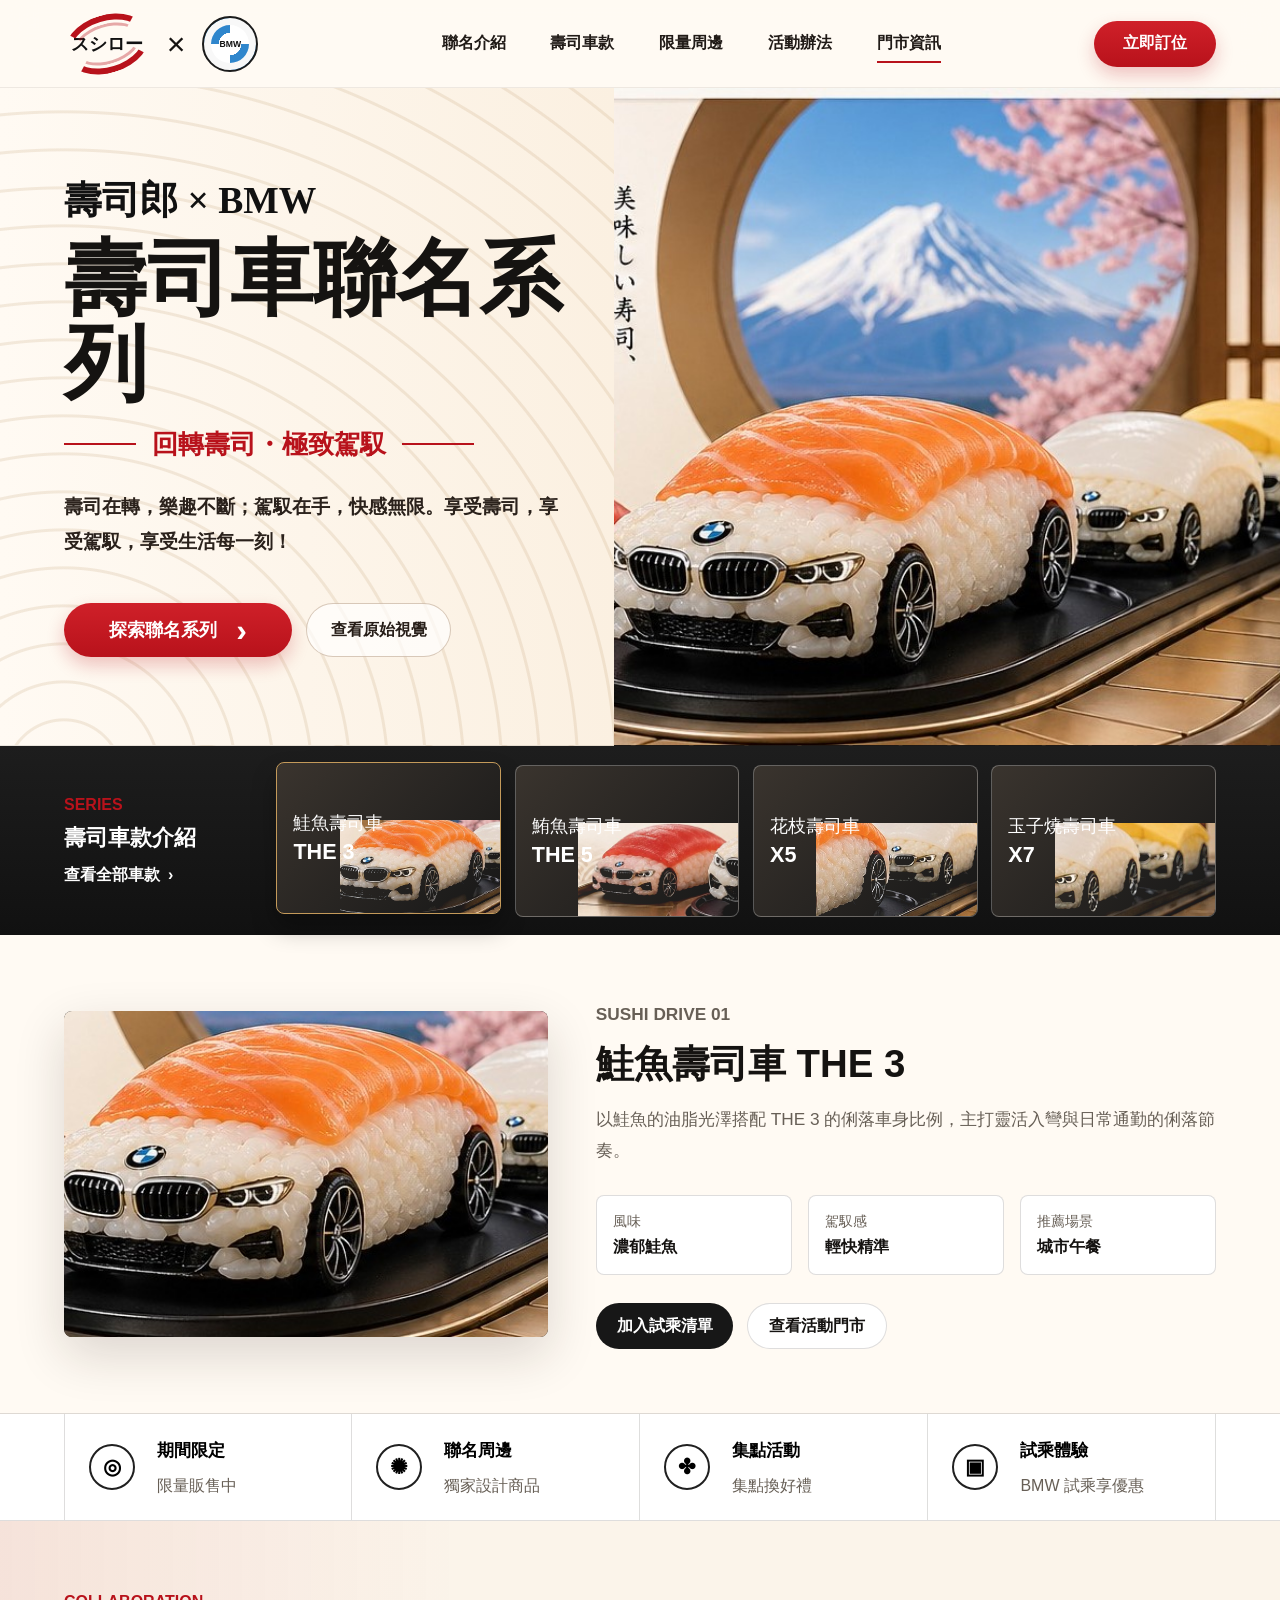
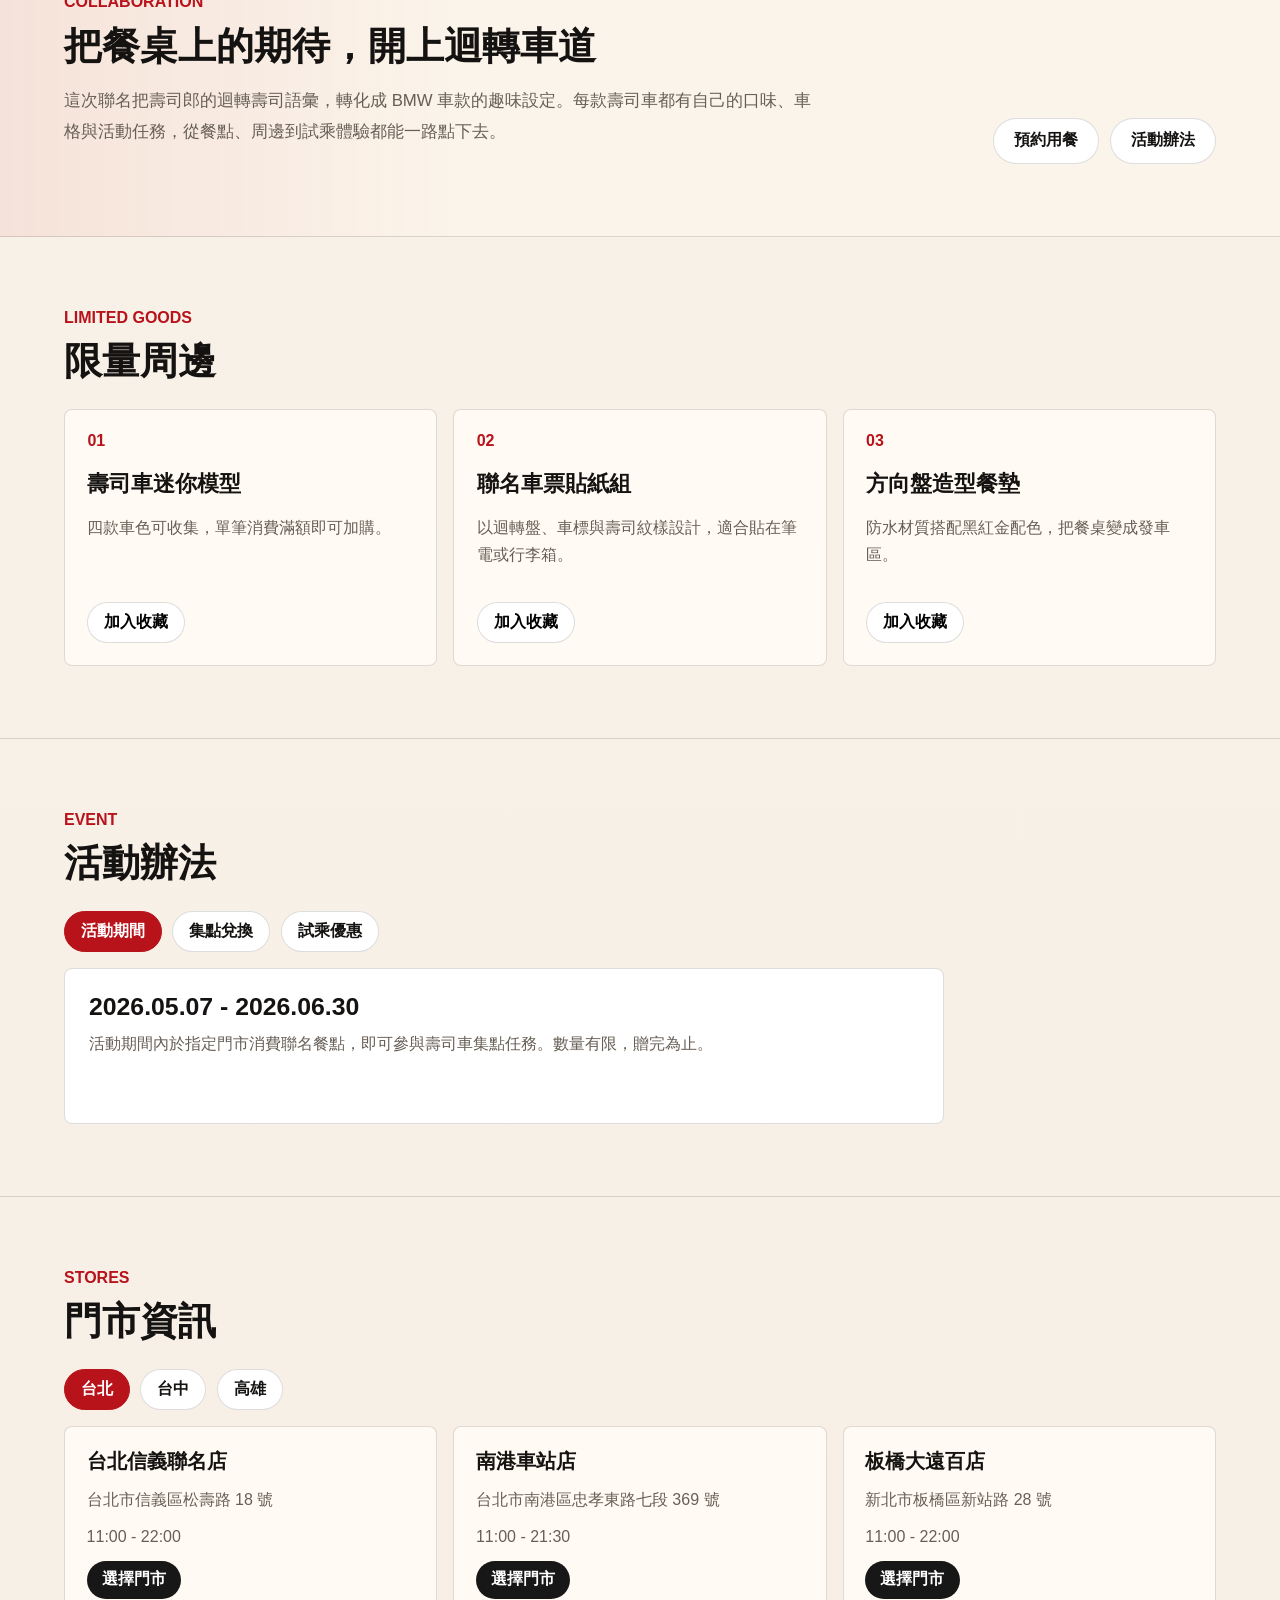
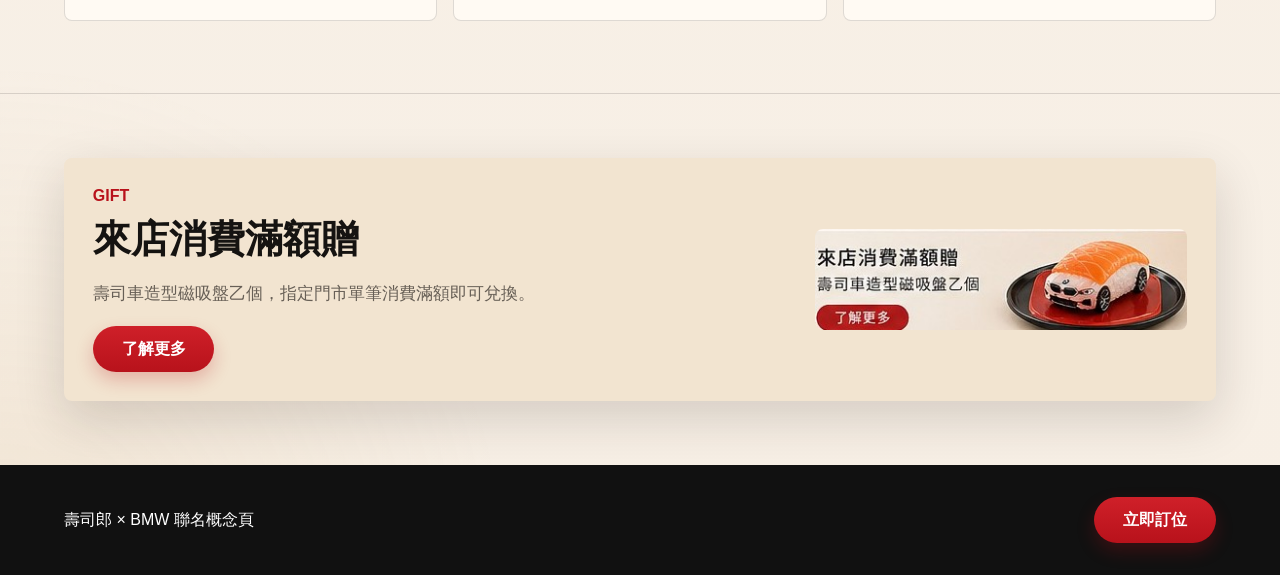
==== index.html @ 7d4028e3 "Add files via upload" ====
<!doctype html>
<html lang="zh-Hant">
  <head>
    <meta charset="utf-8" />
    <meta name="viewport" content="width=device-width, initial-scale=1" />
    <title>壽司郎 × BMW｜壽司車聯名系列</title>
    <link rel="stylesheet" href="styles.css" />
    <script src="script.js" defer></script>
  </head>
  <body>
    <header class="site-header" data-header>
      <a class="brand" href="#top" aria-label="回到壽司郎 BMW 聯名首頁">
        <span class="sushiro-logo">スシロー</span>
        <span class="brand-cross">×</span>
        <span class="bmw-logo" aria-hidden="true">
          <span>BMW</span>
        </span>
      </a>

      <button class="menu-toggle" type="button" aria-label="開啟選單" aria-expanded="false" data-menu-toggle>
        <span></span>
        <span></span>
        <span></span>
      </button>

      <nav class="main-nav" aria-label="主要導覽" data-nav-menu>
        <a href="#intro">聯名介紹</a>
        <a href="#collection">壽司車款</a>
        <a href="#products">限量周邊</a>
        <a href="#rules">活動辦法</a>
        <a href="#stores">門市資訊</a>
      </nav>

      <button class="reserve-button" type="button" data-open-modal="booking">立即訂位</button>
    </header>

    <main id="top">
      <section class="hero" aria-labelledby="hero-title">
        <div class="hero-copy">
          <p class="eyebrow">壽司郎 × BMW</p>
          <h1 id="hero-title">壽司車聯名系列</h1>
          <p class="hero-kicker">回轉壽司・極致駕馭</p>
          <p class="hero-text">
            壽司在轉，樂趣不斷；駕馭在手，快感無限。享受壽司，享受駕馭，享受生活每一刻！
          </p>
          <div class="hero-actions">
            <a class="primary-cta" href="#collection">
              探索聯名系列
              <span aria-hidden="true">›</span>
            </a>
            <button class="ghost-cta" type="button" data-open-modal="gallery">查看原始視覺</button>
          </div>
        </div>

        <div class="hero-art" aria-label="壽司造型 BMW 車款主視覺">
          <img src="assets/hero-cars.jpg" alt="鮭魚、鮪魚、花枝與玉子燒壽司造型 BMW 車款在迴轉台上" />
        </div>
      </section>

      <section class="model-rail" id="collection" aria-labelledby="collection-title">
        <div class="rail-heading">
          <div>
            <p class="section-label">Series</p>
            <h2 id="collection-title">壽司車款介紹</h2>
          </div>
          <button class="text-link" type="button" data-show-all>查看全部車款 <span aria-hidden="true">›</span></button>
        </div>

        <div class="model-grid" role="tablist" aria-label="壽司車款">
          <button class="model-card is-active" type="button" role="tab" aria-selected="true" data-model="salmon">
            <span class="model-name">鮭魚壽司車</span>
            <strong>THE 3</strong>
            <img src="assets/card-salmon.jpg" alt="鮭魚壽司車 THE 3" />
          </button>
          <button class="model-card" type="button" role="tab" aria-selected="false" data-model="tuna">
            <span class="model-name">鮪魚壽司車</span>
            <strong>THE 5</strong>
            <img src="assets/card-tuna.jpg" alt="鮪魚壽司車 THE 5" />
          </button>
          <button class="model-card" type="button" role="tab" aria-selected="false" data-model="flounder">
            <span class="model-name">花枝壽司車</span>
            <strong>X5</strong>
            <img src="assets/card-flounder.jpg" alt="花枝壽司車 X5" />
          </button>
          <button class="model-card" type="button" role="tab" aria-selected="false" data-model="tamago">
            <span class="model-name">玉子燒壽司車</span>
            <strong>X7</strong>
            <img src="assets/card-tamago.jpg" alt="玉子燒壽司車 X7" />
          </button>
        </div>
      </section>

      <section class="detail-panel" aria-live="polite">
        <div class="detail-image">
          <img id="detail-image" src="assets/card-salmon.jpg" alt="鮭魚壽司車 THE 3" />
        </div>
        <div class="detail-copy">
          <p class="section-label" id="detail-category">Sushi Drive 01</p>
          <h2 id="detail-title">鮭魚壽司車 THE 3</h2>
          <p id="detail-description">
            以鮭魚的油脂光澤搭配 THE 3 的俐落車身比例，主打靈活入彎與日常通勤的俐落節奏。
          </p>
          <dl class="spec-list">
            <div>
              <dt>風味</dt>
              <dd id="detail-flavor">濃郁鮭魚</dd>
            </div>
            <div>
              <dt>駕馭感</dt>
              <dd id="detail-drive">輕快精準</dd>
            </div>
            <div>
              <dt>推薦場景</dt>
              <dd id="detail-scene">城市午餐</dd>
            </div>
          </dl>
          <div class="detail-actions">
            <button class="dark-button" type="button" data-add-drive>加入試乘清單</button>
            <a class="outline-button" href="#stores">查看活動門市</a>
          </div>
        </div>
      </section>

      <section class="quick-perks" aria-label="活動亮點">
        <button type="button" data-perk="期間限定">
          <span class="line-icon">◎</span>
          <strong>期間限定</strong>
          <span>限量販售中</span>
        </button>
        <button type="button" data-perk="聯名周邊">
          <span class="line-icon">✺</span>
          <strong>聯名周邊</strong>
          <span>獨家設計商品</span>
        </button>
        <button type="button" data-perk="集點活動">
          <span class="line-icon">✤</span>
          <strong>集點活動</strong>
          <span>集點換好禮</span>
        </button>
        <button type="button" data-perk="試乘體驗">
          <span class="line-icon">▣</span>
          <strong>試乘體驗</strong>
          <span>BMW 試乘享優惠</span>
        </button>
      </section>

      <section class="content-band" id="intro" aria-labelledby="intro-title">
        <div class="section-copy">
          <p class="section-label">Collaboration</p>
          <h2 id="intro-title">把餐桌上的期待，開上迴轉車道</h2>
          <p>
            這次聯名把壽司郎的迴轉壽司語彙，轉化成 BMW 車款的趣味設定。每款壽司車都有自己的口味、車格與活動任務，從餐點、周邊到試乘體驗都能一路點下去。
          </p>
        </div>
        <div class="intro-actions">
          <button type="button" data-open-modal="booking">預約用餐</button>
          <a href="#rules">活動辦法</a>
        </div>
      </section>

      <section class="product-section" id="products" aria-labelledby="products-title">
        <div class="section-heading">
          <p class="section-label">Limited Goods</p>
          <h2 id="products-title">限量周邊</h2>
        </div>
        <div class="product-grid">
          <article class="product-card">
            <span>01</span>
            <h3>壽司車迷你模型</h3>
            <p>四款車色可收集，單筆消費滿額即可加購。</p>
            <button type="button" data-product="壽司車迷你模型">加入收藏</button>
          </article>
          <article class="product-card">
            <span>02</span>
            <h3>聯名車票貼紙組</h3>
            <p>以迴轉盤、車標與壽司紋樣設計，適合貼在筆電或行李箱。</p>
            <button type="button" data-product="聯名車票貼紙組">加入收藏</button>
          </article>
          <article class="product-card">
            <span>03</span>
            <h3>方向盤造型餐墊</h3>
            <p>防水材質搭配黑紅金配色，把餐桌變成發車區。</p>
            <button type="button" data-product="方向盤造型餐墊">加入收藏</button>
          </article>
        </div>
      </section>

      <section class="rules-section" id="rules" aria-labelledby="rules-title">
        <div class="section-heading">
          <p class="section-label">Event</p>
          <h2 id="rules-title">活動辦法</h2>
        </div>
        <div class="rule-tabs" role="tablist" aria-label="活動辦法分頁">
          <button class="is-active" type="button" role="tab" aria-selected="true" data-rule-tab="period">活動期間</button>
          <button type="button" role="tab" aria-selected="false" data-rule-tab="points">集點兌換</button>
          <button type="button" role="tab" aria-selected="false" data-rule-tab="drive">試乘優惠</button>
        </div>
        <div class="rule-panel" id="rule-panel">
          <h3>2026.05.07 - 2026.06.30</h3>
          <p>活動期間內於指定門市消費聯名餐點，即可參與壽司車集點任務。數量有限，贈完為止。</p>
        </div>
      </section>

      <section class="stores-section" id="stores" aria-labelledby="stores-title">
        <div class="section-heading">
          <p class="section-label">Stores</p>
          <h2 id="stores-title">門市資訊</h2>
        </div>
        <div class="city-filter" aria-label="選擇城市">
          <button class="is-active" type="button" data-city="taipei">台北</button>
          <button type="button" data-city="taichung">台中</button>
          <button type="button" data-city="kaohsiung">高雄</button>
        </div>
        <div class="store-list" id="store-list"></div>
      </section>

      <section class="gift-banner" aria-label="來店消費滿額贈">
        <div>
          <p class="section-label">Gift</p>
          <h2>來店消費滿額贈</h2>
          <p>壽司車造型磁吸盤乙個，指定門市單筆消費滿額即可兌換。</p>
          <button type="button" data-open-modal="gift">了解更多</button>
        </div>
        <img src="assets/gift-car.jpg" alt="鮭魚壽司車造型磁吸盤" />
      </section>
    </main>

    <footer class="site-footer">
      <p>壽司郎 × BMW 聯名概念頁</p>
      <button type="button" data-open-modal="booking">立即訂位</button>
    </footer>

    <dialog class="modal" id="booking-modal" aria-labelledby="booking-title">
      <form method="dialog" class="modal-card" data-booking-form>
        <button class="modal-close" type="button" aria-label="關閉" data-close-modal>×</button>
        <p class="section-label">Reservation</p>
        <h2 id="booking-title">立即訂位</h2>
        <label>
          姓名
          <input name="name" autocomplete="name" required />
        </label>
        <label>
          人數
          <select name="party" required>
            <option value="2">2 位</option>
            <option value="3">3 位</option>
            <option value="4">4 位</option>
            <option value="5">5 位以上</option>
          </select>
        </label>
        <label>
          日期
          <input name="date" type="date" required />
        </label>
        <label>
          門市
          <select name="store" required>
            <option>台北信義聯名店</option>
            <option>台中旗艦聯名店</option>
            <option>高雄夢時代聯名店</option>
          </select>
        </label>
        <button class="dark-button full" type="submit">送出訂位</button>
      </form>
    </dialog>

    <dialog class="modal" id="gallery-modal" aria-labelledby="gallery-title">
      <div class="modal-card gallery-card">
        <button class="modal-close" type="button" aria-label="關閉" data-close-modal>×</button>
        <p class="section-label">Original Visual</p>
        <h2 id="gallery-title">原始視覺</h2>
        <img src="assets/sushi-bmw-reference.jpg" alt="壽司郎 BMW 聯名原始設計圖" />
      </div>
    </dialog>

    <dialog class="modal" id="gift-modal" aria-labelledby="gift-title">
      <div class="modal-card">
        <button class="modal-close" type="button" aria-label="關閉" data-close-modal>×</button>
        <p class="section-label">Gift</p>
        <h2 id="gift-title">滿額贈兌換方式</h2>
        <p>活動期間於指定門市單筆消費滿 NT$888，即可兌換壽司車造型磁吸盤乙個。每筆消費限兌換一次，款式隨機。</p>
        <button class="dark-button full" type="button" data-close-modal>知道了</button>
      </div>
    </dialog>

    <div class="toast" role="status" aria-live="polite" data-toast></div>
  </body>
</html>
---- styles.css ----
:root {
  --red: #b8121b;
  --red-dark: #850b13;
  --ink: #151311;
  --muted: #675f56;
  --paper: #f8f1e8;
  --warm: #ead8c1;
  --gold: #c49a5a;
  --blue: #225c9d;
  --charcoal: #141414;
  --line: rgba(21, 19, 17, 0.14);
  --shadow: 0 18px 50px rgba(36, 27, 19, 0.16);
  font-family: "Noto Sans TC", "PingFang TC", "Microsoft JhengHei", Arial, sans-serif;
  color: var(--ink);
  background: var(--paper);
  letter-spacing: 0;
}

* {
  box-sizing: border-box;
}

html {
  scroll-behavior: smooth;
}

body {
  margin: 0;
  background:
    radial-gradient(circle at left bottom, rgba(196, 154, 90, 0.13), transparent 32rem),
    linear-gradient(180deg, #fffaf3 0%, var(--paper) 45%, #f7efe5 100%);
  color: var(--ink);
}

body.modal-open {
  overflow: hidden;
}

button,
input,
select {
  font: inherit;
}

button,
a {
  -webkit-tap-highlight-color: transparent;
}

button {
  cursor: pointer;
}

a {
  color: inherit;
  text-decoration: none;
}

img {
  display: block;
  max-width: 100%;
}

:focus-visible {
  outline: 3px solid rgba(34, 92, 157, 0.45);
  outline-offset: 3px;
}

.site-header {
  position: sticky;
  top: 0;
  z-index: 20;
  display: grid;
  grid-template-columns: auto 1fr auto;
  align-items: center;
  gap: 2rem;
  min-height: 88px;
  padding: 0 5vw;
  border-bottom: 1px solid rgba(45, 34, 24, 0.08);
  background: rgba(255, 250, 243, 0.92);
  backdrop-filter: blur(16px);
}

.brand {
  display: inline-flex;
  align-items: center;
  gap: 1.05rem;
  min-width: 224px;
}

.sushiro-logo {
  position: relative;
  display: inline-flex;
  align-items: center;
  justify-content: center;
  width: 86px;
  height: 58px;
  font-weight: 900;
  font-size: 1.1rem;
  color: #111;
}

.sushiro-logo::before,
.sushiro-logo::after {
  content: "";
  position: absolute;
  inset: 0;
  border: 6px solid var(--red);
  border-left-color: transparent;
  border-right-color: transparent;
  border-radius: 50%;
  transform: rotate(-17deg);
}

.sushiro-logo::after {
  inset: 9px;
  border-width: 3px;
  opacity: 0.35;
}

.brand-cross {
  font-size: 2rem;
  line-height: 1;
}

.bmw-logo {
  display: inline-grid;
  place-items: center;
  width: 56px;
  height: 56px;
  border: 2px solid #1b1b1b;
  border-radius: 50%;
  background:
    radial-gradient(circle, #fff 0 30%, transparent 31%),
    conic-gradient(#fff 0 25%, #2f86cc 0 50%, #fff 0 75%, #2f86cc 0);
  box-shadow: inset 0 0 0 7px #f8f8f8;
  color: #111;
  font-size: 0.54rem;
  font-weight: 800;
  letter-spacing: 0;
}

.main-nav {
  display: flex;
  justify-content: center;
  gap: 2.8rem;
  font-weight: 700;
}

.main-nav a {
  position: relative;
  padding: 0.75rem 0;
  color: #201a16;
}

.main-nav a::after {
  content: "";
  position: absolute;
  left: 0;
  right: 0;
  bottom: 0.2rem;
  height: 2px;
  background: var(--red);
  transform: scaleX(0);
  transform-origin: left;
  transition: transform 180ms ease;
}

.main-nav a:hover::after,
.main-nav a.is-active::after {
  transform: scaleX(1);
}

.reserve-button,
.primary-cta,
.ghost-cta,
.dark-button,
.outline-button,
.intro-actions button,
.intro-actions a,
.gift-banner button,
.site-footer button {
  display: inline-flex;
  align-items: center;
  justify-content: center;
  min-height: 46px;
  border: 0;
  border-radius: 999px;
  font-weight: 800;
  white-space: nowrap;
}

.reserve-button,
.primary-cta,
.gift-banner button,
.site-footer button {
  padding: 0.7rem 1.8rem;
  background: linear-gradient(180deg, #cf2029 0%, var(--red) 100%);
  color: #fff;
  box-shadow: 0 8px 18px rgba(184, 18, 27, 0.24);
}

.reserve-button:hover,
.primary-cta:hover,
.gift-banner button:hover,
.site-footer button:hover {
  background: var(--red-dark);
}

.menu-toggle {
  display: none;
  width: 44px;
  height: 44px;
  border: 1px solid var(--line);
  border-radius: 8px;
  background: #fff8ef;
}

.menu-toggle span {
  display: block;
  width: 20px;
  height: 2px;
  margin: 4px auto;
  background: var(--ink);
}

.hero {
  position: relative;
  display: grid;
  grid-template-columns: minmax(320px, 48%) minmax(360px, 52%);
  min-height: 620px;
  overflow: hidden;
  border-bottom: 1px solid rgba(44, 36, 28, 0.1);
  background:
    repeating-radial-gradient(circle at 5% 105%, transparent 0 18px, rgba(183, 145, 96, 0.17) 19px 21px, transparent 22px 38px),
    linear-gradient(90deg, #fffaf3 0%, #fbf0e1 48%, #1d1714 48%, #201815 100%);
}

.hero-copy {
  position: relative;
  z-index: 2;
  align-self: center;
  padding: 5.5rem 4vw 5.5rem 5vw;
}

.eyebrow,
.section-label {
  margin: 0 0 0.7rem;
  color: var(--red);
  font-weight: 900;
  text-transform: uppercase;
}

.eyebrow {
  color: #111;
  font-size: 2.35rem;
  font-family: "Yu Mincho", "PMingLiU", serif;
}

.hero h1 {
  margin: 0;
  font-size: 5.2rem;
  line-height: 1.02;
  font-family: "Yu Mincho", "PMingLiU", serif;
  font-weight: 900;
}

.hero-kicker {
  display: flex;
  align-items: center;
  gap: 1rem;
  margin: 1.25rem 0 1.75rem;
  color: var(--red);
  font-size: 1.65rem;
  font-weight: 900;
}

.hero-kicker::before,
.hero-kicker::after {
  content: "";
  width: 72px;
  height: 2px;
  background: var(--red);
}

.hero-text {
  max-width: 600px;
  margin: 0;
  color: #2a211b;
  font-size: 1.18rem;
  line-height: 1.85;
  font-weight: 700;
}

.hero-actions {
  display: flex;
  flex-wrap: wrap;
  gap: 0.9rem;
  margin-top: 2.7rem;
}

.primary-cta {
  gap: 1.2rem;
  min-width: 228px;
  font-size: 1.1rem;
}

.primary-cta span {
  font-size: 2rem;
  line-height: 1;
}

.ghost-cta {
  padding: 0.7rem 1.45rem;
  border: 1px solid rgba(135, 91, 51, 0.32);
  background: rgba(255, 255, 255, 0.68);
  color: #271e18;
}

.ghost-cta:hover {
  border-color: var(--red);
  color: var(--red);
}

.hero-art {
  position: relative;
  min-height: 620px;
  overflow: hidden;
  background: #251b17;
}

.hero-art img {
  width: 100%;
  height: 100%;
  min-height: 620px;
  object-fit: cover;
  object-position: center;
}

.model-rail {
  display: grid;
  grid-template-columns: 190px 1fr;
  gap: 1.4rem;
  padding: 1.15rem 5vw;
  background: linear-gradient(180deg, #1d1d1d 0%, #111 100%);
  color: #fff;
}

.rail-heading {
  display: flex;
  flex-direction: column;
  justify-content: center;
  gap: 0.9rem;
}

.rail-heading h2,
.section-heading h2,
.content-band h2,
.detail-copy h2,
.gift-banner h2,
.modal-card h2 {
  margin: 0;
  line-height: 1.18;
}

.rail-heading h2 {
  font-size: 1.35rem;
}

.text-link {
  display: inline-flex;
  align-items: center;
  gap: 0.5rem;
  width: fit-content;
  padding: 0;
  border: 0;
  background: transparent;
  color: #fff;
  font-weight: 800;
}

.text-link:hover {
  color: #f5ca8b;
}

.model-grid {
  display: grid;
  grid-template-columns: repeat(4, minmax(190px, 1fr));
  gap: 0.85rem;
}

.model-card {
  position: relative;
  min-height: 152px;
  overflow: hidden;
  padding: 1rem;
  border: 1px solid rgba(255, 255, 255, 0.28);
  border-radius: 8px;
  background: linear-gradient(135deg, #3a342e, #171717);
  color: #fff;
  text-align: left;
  transition: transform 180ms ease, border-color 180ms ease, box-shadow 180ms ease;
}

.model-card:hover,
.model-card.is-active {
  transform: translateY(-3px);
  border-color: var(--gold);
  box-shadow: 0 14px 24px rgba(0, 0, 0, 0.3);
}

.model-card .model-name,
.model-card strong {
  position: relative;
  z-index: 2;
  display: block;
  font-size: 1.15rem;
}

.model-card strong {
  margin-top: 0.25rem;
  font-size: 1.35rem;
}

.model-card img {
  position: absolute;
  right: 0;
  bottom: 0;
  width: 72%;
  height: 62%;
  object-fit: cover;
  object-position: center;
  mix-blend-mode: lighten;
}

.detail-panel {
  display: grid;
  grid-template-columns: minmax(280px, 42%) minmax(360px, 58%);
  gap: 3rem;
  padding: 4rem 5vw;
  background: #fffaf3;
  border-bottom: 1px solid var(--line);
}

.detail-image {
  align-self: center;
  overflow: hidden;
  border-radius: 8px;
  background: #191919;
  box-shadow: var(--shadow);
}

.detail-image img {
  width: 100%;
  min-height: 280px;
  object-fit: cover;
}

.detail-copy {
  align-self: center;
  max-width: 720px;
}

.detail-copy h2 {
  font-size: 2.4rem;
}

.detail-copy p {
  color: var(--muted);
  font-size: 1.08rem;
  line-height: 1.8;
}

.spec-list {
  display: grid;
  grid-template-columns: repeat(3, 1fr);
  gap: 1rem;
  margin: 1.8rem 0;
}

.spec-list div {
  padding: 1rem;
  border: 1px solid var(--line);
  border-radius: 8px;
  background: #fff;
}

.spec-list dt {
  color: var(--muted);
  font-size: 0.9rem;
}

.spec-list dd {
  margin: 0.35rem 0 0;
  font-weight: 900;
}

.detail-actions {
  display: flex;
  flex-wrap: wrap;
  gap: 0.85rem;
}

.dark-button,
.outline-button {
  min-height: 44px;
  padding: 0.72rem 1.3rem;
}

.dark-button {
  background: #171717;
  color: #fff;
}

.dark-button:hover {
  background: var(--red);
}

.outline-button {
  border: 1px solid var(--line);
  background: #fff;
  color: var(--ink);
}

.outline-button:hover {
  border-color: var(--red);
  color: var(--red);
}

.quick-perks {
  display: grid;
  grid-template-columns: repeat(4, 1fr);
  gap: 0;
  padding: 0 5vw;
  background: #fff;
  border-bottom: 1px solid var(--line);
}

.quick-perks button {
  display: grid;
  grid-template-columns: 54px 1fr;
  grid-template-rows: auto auto;
  column-gap: 0.9rem;
  align-items: center;
  min-height: 106px;
  padding: 1rem 1.5rem;
  border: 0;
  border-right: 1px solid var(--line);
  background: #fff;
  text-align: left;
}

.quick-perks button:first-child {
  border-left: 1px solid var(--line);
}

.quick-perks button:hover {
  background: #fff6eb;
}

.line-icon {
  grid-row: 1 / 3;
  display: grid;
  place-items: center;
  width: 46px;
  height: 46px;
  border: 2px solid #202020;
  border-radius: 50%;
  font-size: 1.3rem;
  font-weight: 900;
}

.quick-perks strong {
  font-size: 1.08rem;
}

.quick-perks span:last-child {
  color: var(--muted);
}

.content-band {
  display: grid;
  grid-template-columns: minmax(280px, 1fr) auto;
  gap: 2rem;
  align-items: end;
  padding: 4.5rem 5vw;
  border-bottom: 1px solid var(--line);
  background:
    linear-gradient(90deg, rgba(184, 18, 27, 0.08), transparent 36%),
    #fbf4ea;
}

.section-copy {
  max-width: 760px;
}

.content-band h2,
.section-heading h2,
.gift-banner h2 {
  font-size: 2.4rem;
}

.content-band p:not(.section-label),
.gift-banner p:not(.section-label) {
  color: var(--muted);
  line-height: 1.85;
  font-size: 1.05rem;
}

.intro-actions {
  display: flex;
  flex-wrap: wrap;
  gap: 0.7rem;
}

.intro-actions button,
.intro-actions a {
  padding: 0.72rem 1.25rem;
  border: 1px solid var(--line);
  background: #fff;
  color: var(--ink);
}

.intro-actions button:hover,
.intro-actions a:hover {
  border-color: var(--red);
  color: var(--red);
}

.product-section,
.rules-section,
.stores-section {
  padding: 4.5rem 5vw;
  border-bottom: 1px solid var(--line);
}

.section-heading {
  margin-bottom: 1.6rem;
}

.product-grid {
  display: grid;
  grid-template-columns: repeat(3, 1fr);
  gap: 1rem;
}

.product-card {
  min-height: 240px;
  padding: 1.4rem;
  border: 1px solid var(--line);
  border-radius: 8px;
  background: #fffaf3;
}

.product-card span {
  color: var(--red);
  font-weight: 900;
}

.product-card h3 {
  margin: 1.2rem 0 0.65rem;
  font-size: 1.35rem;
}

.product-card p {
  min-height: 72px;
  color: var(--muted);
  line-height: 1.7;
}

.product-card button {
  min-height: 40px;
  padding: 0.55rem 1rem;
  border: 1px solid var(--line);
  border-radius: 999px;
  background: #fff;
  font-weight: 800;
}

.product-card button:hover {
  border-color: var(--red);
  color: var(--red);
}

.rule-tabs,
.city-filter {
  display: flex;
  flex-wrap: wrap;
  gap: 0.65rem;
  margin-bottom: 1rem;
}

.rule-tabs button,
.city-filter button {
  min-height: 40px;
  padding: 0.55rem 1rem;
  border: 1px solid var(--line);
  border-radius: 999px;
  background: #fff;
  color: var(--ink);
  font-weight: 800;
}

.rule-tabs button.is-active,
.city-filter button.is-active {
  border-color: var(--red);
  background: var(--red);
  color: #fff;
}

.rule-panel {
  max-width: 880px;
  min-height: 156px;
  padding: 1.5rem;
  border: 1px solid var(--line);
  border-radius: 8px;
  background: #fff;
}

.rule-panel h3 {
  margin: 0 0 0.55rem;
  font-size: 1.55rem;
}

.rule-panel p {
  margin: 0;
  color: var(--muted);
  line-height: 1.8;
}

.store-list {
  display: grid;
  grid-template-columns: repeat(3, 1fr);
  gap: 1rem;
}

.store-item {
  display: grid;
  gap: 0.65rem;
  min-height: 190px;
  padding: 1.35rem;
  border: 1px solid var(--line);
  border-radius: 8px;
  background: #fffaf3;
}

.store-item h3 {
  margin: 0;
  font-size: 1.25rem;
}

.store-item p {
  margin: 0;
  color: var(--muted);
  line-height: 1.7;
}

.store-item button {
  justify-self: start;
  align-self: end;
  min-height: 38px;
  padding: 0.5rem 0.95rem;
  border: 0;
  border-radius: 999px;
  background: #171717;
  color: #fff;
  font-weight: 800;
}

.store-item button:hover {
  background: var(--red);
}

.gift-banner {
  display: grid;
  grid-template-columns: minmax(280px, 1fr) minmax(280px, 34%);
  gap: 2rem;
  align-items: center;
  margin: 4rem 5vw;
  padding: 1.8rem;
  border-radius: 8px;
  background: #f2e4d0;
  box-shadow: var(--shadow);
}

.gift-banner img {
  width: 100%;
  border-radius: 8px;
}

.site-footer {
  display: flex;
  justify-content: space-between;
  align-items: center;
  gap: 1rem;
  padding: 2rem 5vw;
  background: #111;
  color: #fff;
}

.site-footer p {
  margin: 0;
}

.modal {
  width: min(92vw, 560px);
  padding: 0;
  border: 0;
  border-radius: 8px;
  background: transparent;
  color: var(--ink);
}

#gallery-modal {
  width: min(94vw, 1020px);
}

.modal::backdrop {
  background: rgba(12, 10, 8, 0.62);
  backdrop-filter: blur(4px);
}

.modal-card {
  position: relative;
  display: grid;
  gap: 0.95rem;
  padding: 2rem;
  border-radius: 8px;
  background: #fffaf3;
  box-shadow: var(--shadow);
}

.modal-card h2 {
  font-size: 2rem;
}

.modal-card p {
  margin: 0;
  color: var(--muted);
  line-height: 1.8;
}

.modal-card label {
  display: grid;
  gap: 0.35rem;
  font-weight: 800;
}

.modal-card input,
.modal-card select {
  width: 100%;
  min-height: 44px;
  padding: 0.55rem 0.7rem;
  border: 1px solid var(--line);
  border-radius: 8px;
  background: #fff;
  color: var(--ink);
}

.modal-close {
  position: absolute;
  top: 0.8rem;
  right: 0.8rem;
  display: grid;
  place-items: center;
  width: 40px;
  height: 40px;
  border: 1px solid var(--line);
  border-radius: 50%;
  background: #fff;
  color: var(--ink);
  font-size: 1.5rem;
  line-height: 1;
}

.full {
  width: 100%;
}

.gallery-card {
  width: 100%;
}

.gallery-card img {
  border-radius: 8px;
}

.toast {
  position: fixed;
  right: 1.2rem;
  bottom: 1.2rem;
  z-index: 60;
  max-width: 320px;
  padding: 0.9rem 1rem;
  border-radius: 8px;
  background: #171717;
  color: #fff;
  box-shadow: 0 14px 30px rgba(0, 0, 0, 0.25);
  opacity: 0;
  transform: translateY(12px);
  pointer-events: none;
  transition: opacity 180ms ease, transform 180ms ease;
}

.toast.is-visible {
  opacity: 1;
  transform: translateY(0);
}

section {
  scroll-margin-top: 96px;
}

@media (max-width: 1120px) {
  .site-header {
    gap: 1.2rem;
    padding: 0 3vw;
  }

  .main-nav {
    gap: 1.4rem;
  }

  .hero {
    grid-template-columns: 1fr;
    background:
      repeating-radial-gradient(circle at 5% 105%, transparent 0 18px, rgba(183, 145, 96, 0.16) 19px 21px, transparent 22px 38px),
      #fffaf3;
  }

  .hero-copy {
    padding: 4rem 5vw 2.5rem;
  }

  .hero h1 {
    font-size: 4rem;
  }

  .hero-art,
  .hero-art img {
    min-height: 430px;
  }

  .model-rail {
    grid-template-columns: 1fr;
  }

  .rail-heading {
    flex-direction: row;
    justify-content: space-between;
    align-items: end;
  }

  .model-grid,
  .quick-perks,
  .store-list {
    grid-template-columns: repeat(2, 1fr);
  }

  .product-grid {
    grid-template-columns: 1fr;
  }
}

@media (max-width: 820px) {
  .site-header {
    grid-template-columns: auto auto 1fr;
    min-height: 76px;
  }

  .brand {
    min-width: 0;
    gap: 0.7rem;
  }

  .sushiro-logo {
    width: 70px;
    height: 48px;
    font-size: 0.92rem;
  }

  .brand-cross {
    font-size: 1.5rem;
  }

  .bmw-logo {
    width: 45px;
    height: 45px;
  }

  .menu-toggle {
    display: block;
    order: 3;
    justify-self: end;
  }

  .reserve-button {
    justify-self: end;
    min-height: 42px;
    padding: 0.62rem 1rem;
  }

  .main-nav {
    position: absolute;
    top: 100%;
    left: 0;
    right: 0;
    display: none;
    flex-direction: column;
    gap: 0;
    padding: 0.5rem 5vw 1rem;
    border-bottom: 1px solid var(--line);
    background: #fffaf3;
  }

  .main-nav.is-open {
    display: flex;
  }

  .main-nav a {
    padding: 0.9rem 0;
  }

  .hero-copy {
    padding-top: 3rem;
  }

  .eyebrow {
    font-size: 1.7rem;
  }

  .hero h1 {
    font-size: 3.15rem;
  }

  .hero-kicker {
    font-size: 1.2rem;
  }

  .hero-kicker::before,
  .hero-kicker::after {
    width: 42px;
  }

  .detail-panel,
  .content-band,
  .gift-banner {
    grid-template-columns: 1fr;
  }

  .spec-list,
  .quick-perks,
  .store-list {
    grid-template-columns: 1fr;
  }

  .quick-perks button,
  .quick-perks button:first-child {
    border-left: 1px solid var(--line);
  }

  .gift-banner {
    margin: 2rem 5vw;
  }
}

@media (max-width: 560px) {
  .site-header {
    grid-template-columns: 1fr auto;
  }

  .brand .bmw-logo,
  .brand-cross {
    display: none;
  }

  .reserve-button {
    display: none;
  }

  .menu-toggle {
    order: initial;
  }

  .hero h1 {
    font-size: 2.55rem;
  }

  .hero-text {
    font-size: 1rem;
  }

  .hero-actions,
  .detail-actions,
  .intro-actions,
  .site-footer {
    align-items: stretch;
    flex-direction: column;
  }

  .primary-cta,
  .ghost-cta,
  .dark-button,
  .outline-button,
  .intro-actions button,
  .intro-actions a,
  .site-footer button {
    width: 100%;
  }

  .hero-art,
  .hero-art img {
    min-height: 320px;
  }

  .rail-heading {
    flex-direction: column;
    align-items: start;
  }

  .model-grid {
    grid-template-columns: 1fr;
  }

  .detail-copy h2,
  .content-band h2,
  .section-heading h2,
  .gift-banner h2 {
    font-size: 2rem;
  }

  .modal-card {
    padding: 1.4rem;
  }
}
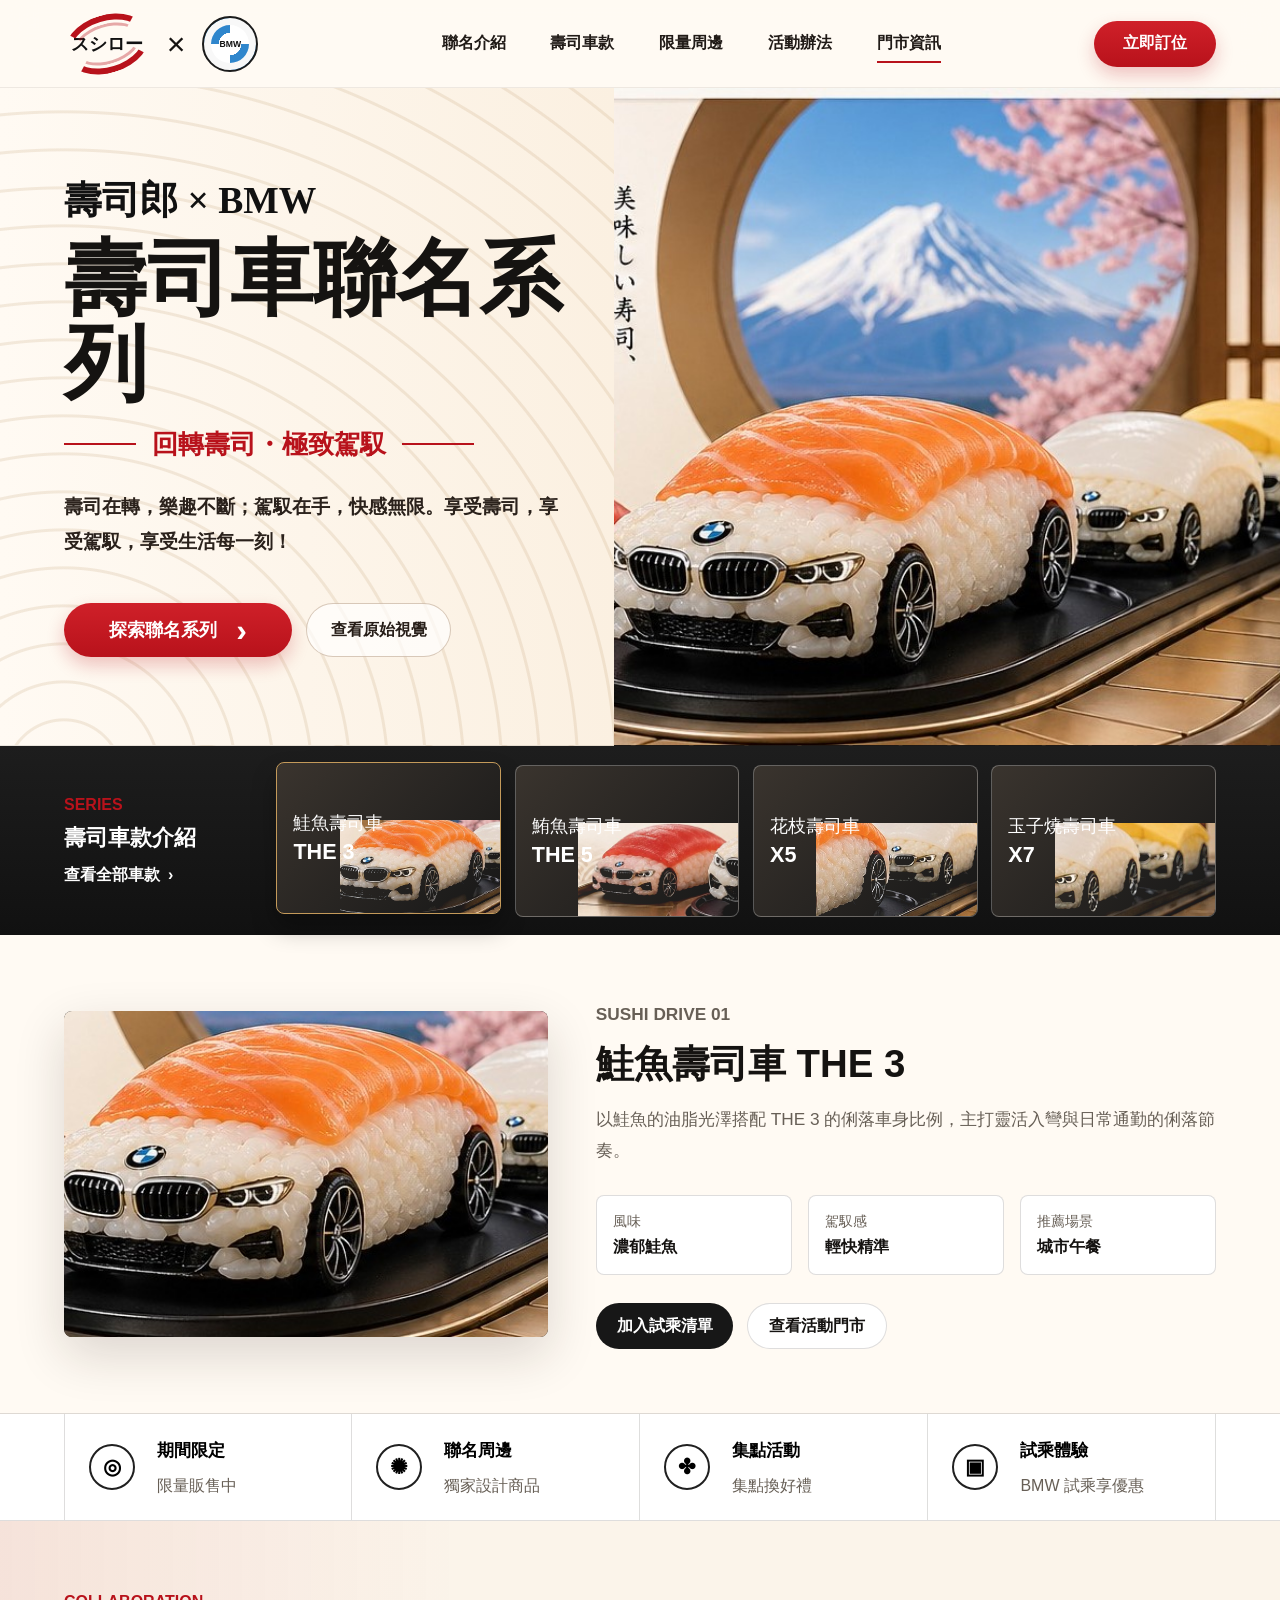
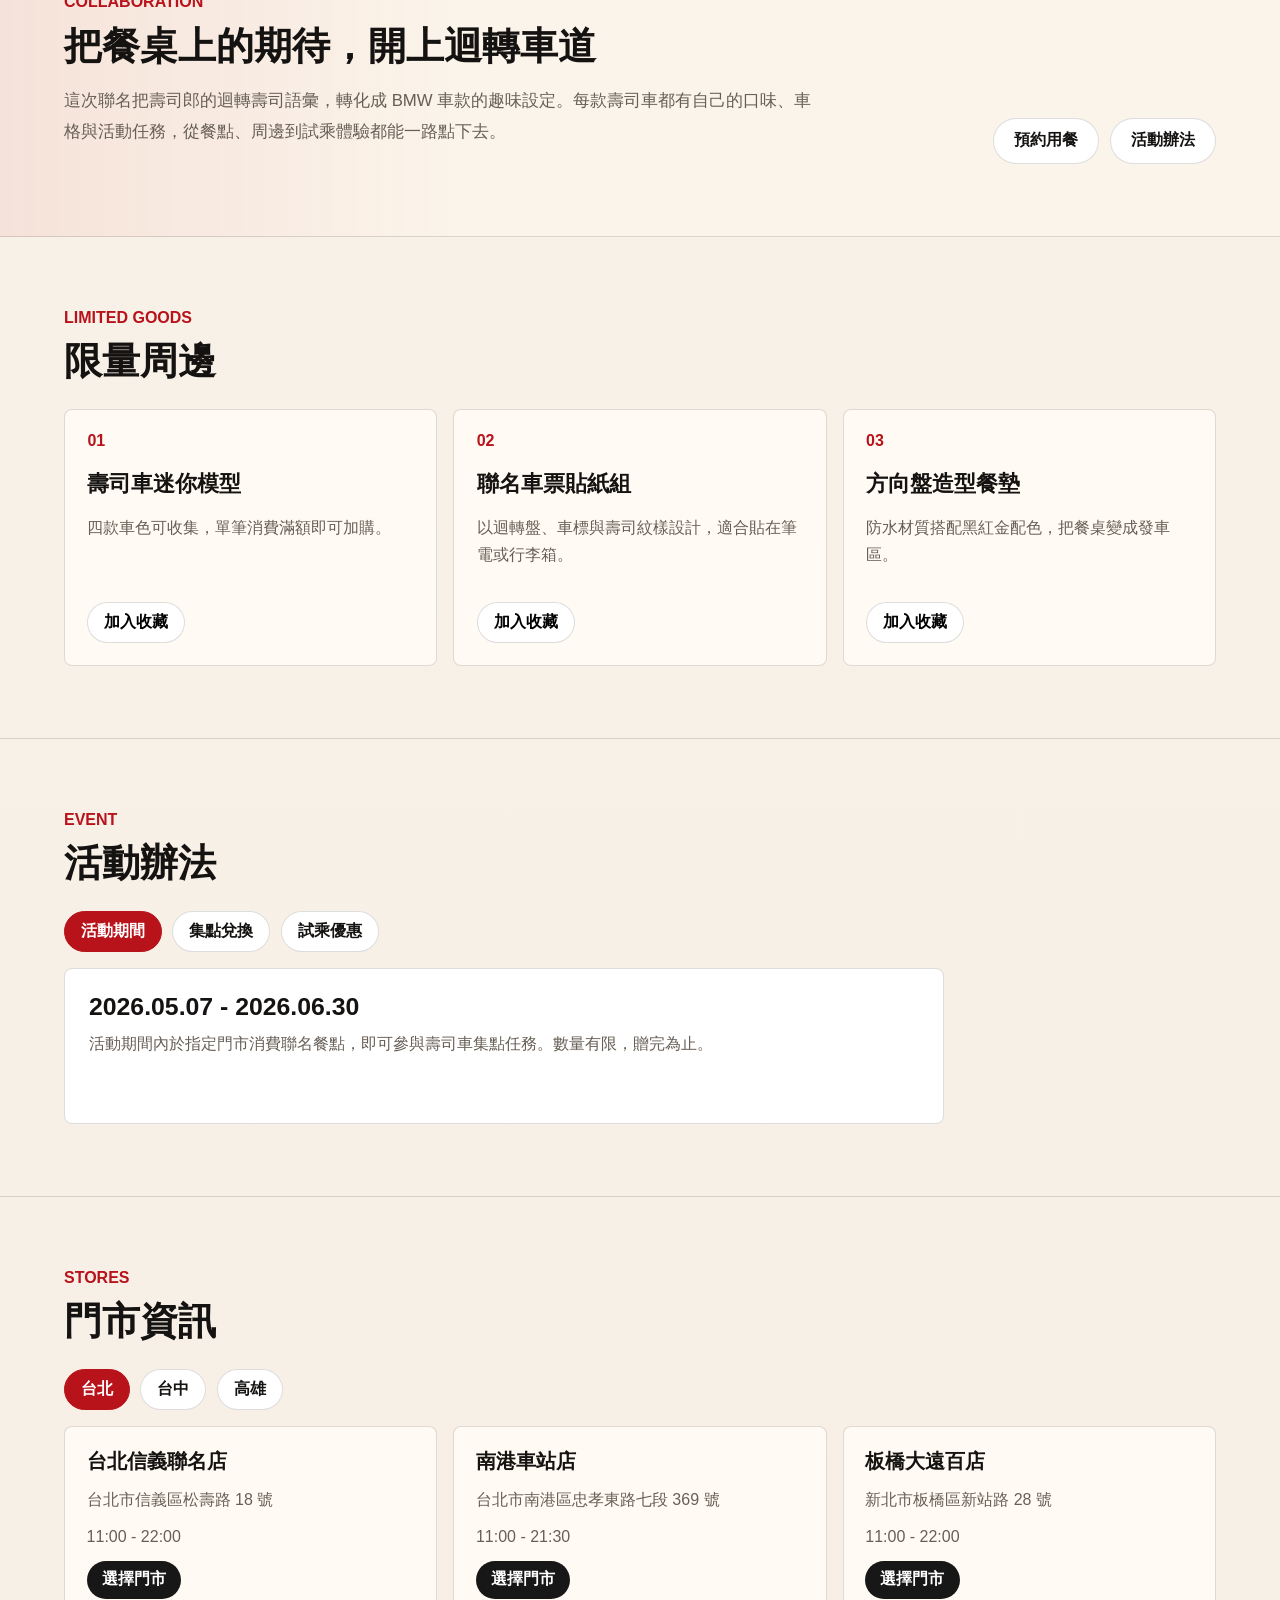
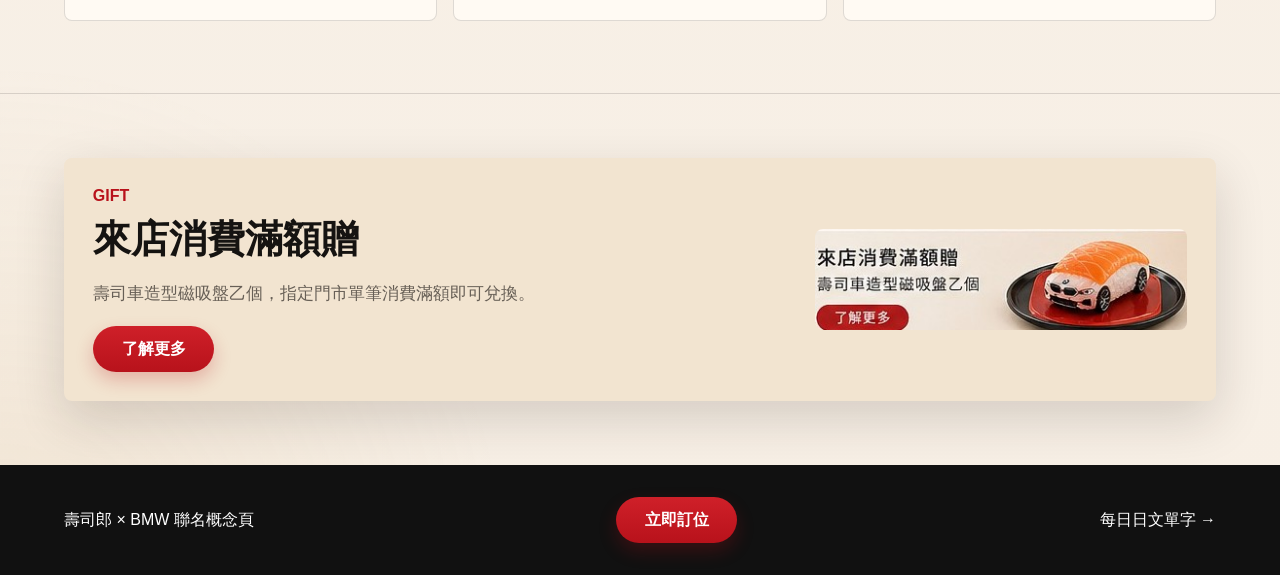
==== commit 4029cf55: "Add daily Japanese words page with 9:00 notification reminder Adds a standalone N5-level daily vocab" ====
--- a/index.html
+++ b/index.html
@@ -228,6 +228,7 @@
     <footer class="site-footer">
       <p>壽司郎 × BMW 聯名概念頁</p>
       <button type="button" data-open-modal="booking">立即訂位</button>
+      <p><a href="japanese-words.html">每日日文單字 →</a></p>
     </footer>
 
     <dialog class="modal" id="booking-modal" aria-labelledby="booking-title">
